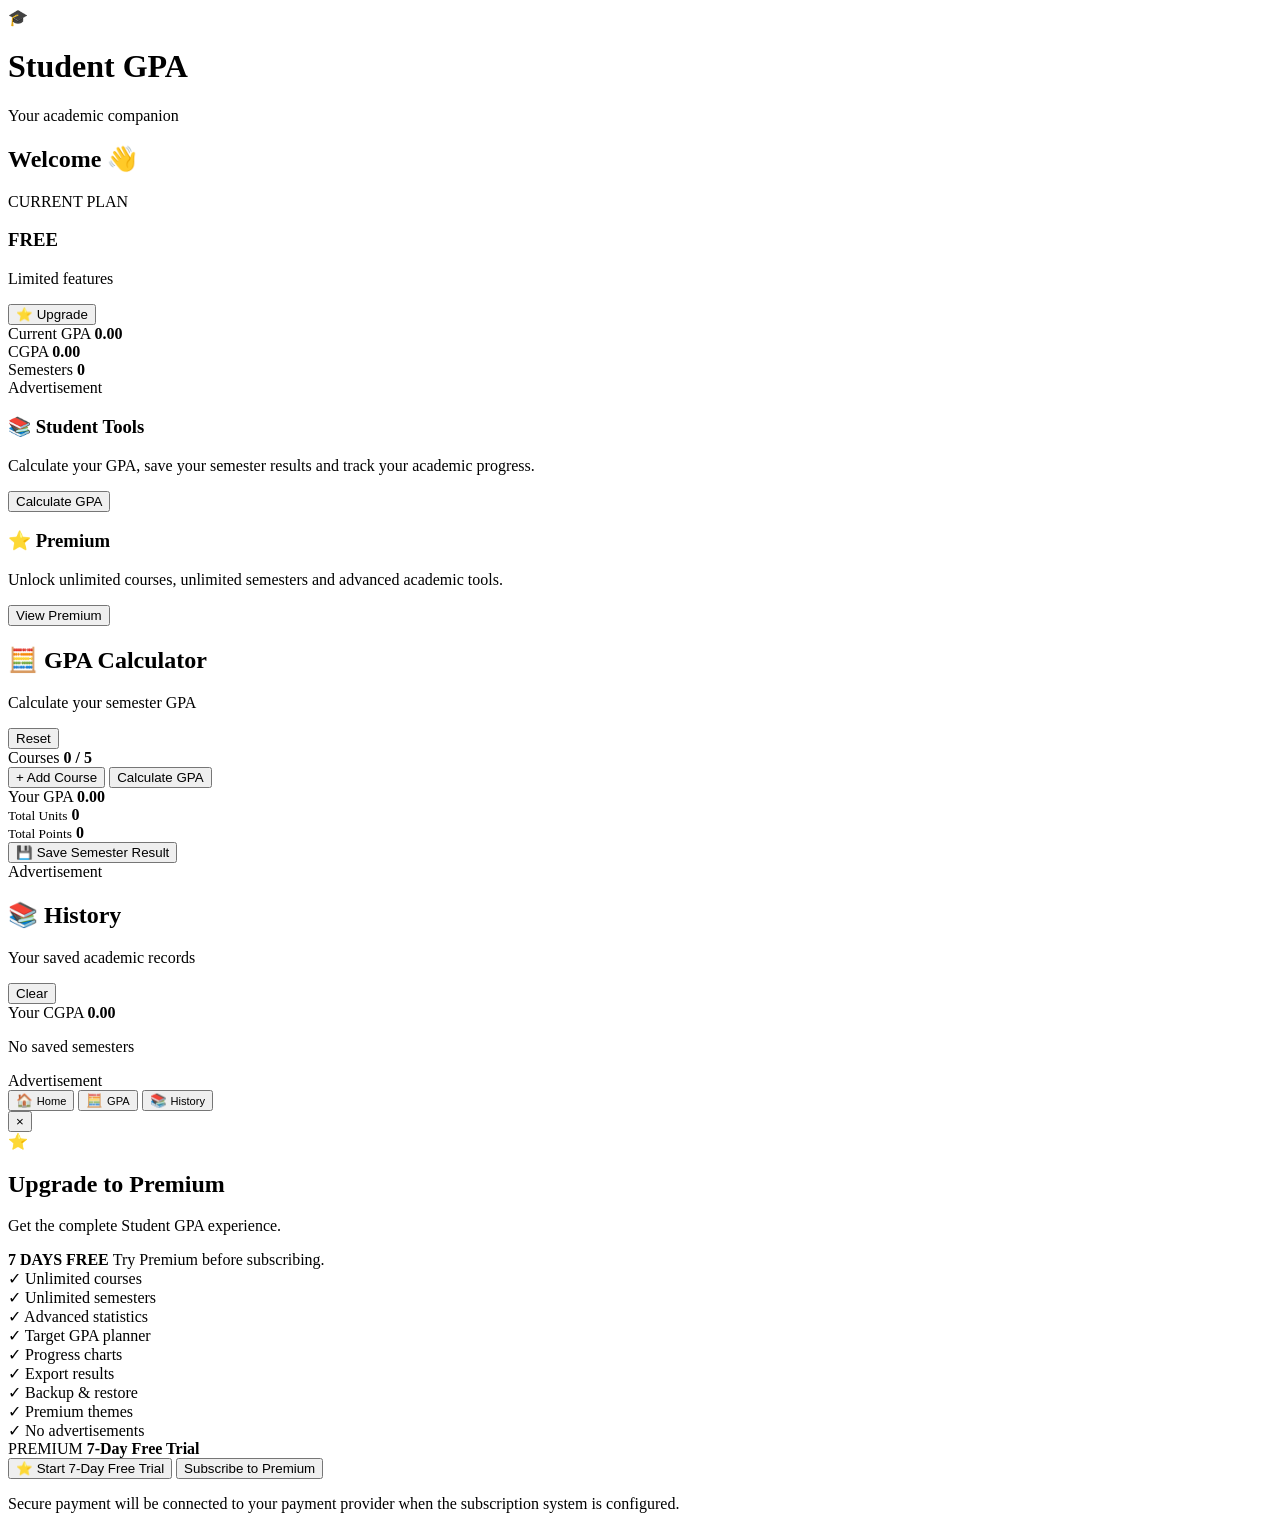
==== index.html @ 4ef5f22f "Create index.html" ====
<!DOCTYPE html>
<html lang="en">
<head>
    <meta charset="UTF-8">
    <meta name="viewport" content="width=device-width, initial-scale=1.0">
    <meta name="theme-color" content="#2563eb">
    <meta name="description" content="Student GPA calculator and academic result manager">
    <title>Student GPA</title>

    <link rel="stylesheet" href="style.css">
</head>

<body>

<div class="app">

    <!-- HEADER -->
    <header class="topbar">
        <div class="brand">
            <div class="brand-icon">🎓</div>
            <div>
                <h1>Student GPA</h1>
                <p>Your academic companion</p>
            </div>
        </div>
    </header>


    <!-- HOME PAGE -->
    <main id="dashboard" class="page active">

        <h2 class="page-title">Welcome 👋</h2>

        <!-- PLAN -->
        <section class="plan-card">

            <div class="plan-info">
                <span class="plan-label">CURRENT PLAN</span>

                <h3 id="dashboardPlan">FREE</h3>

                <p id="dashboardPlanText">
                    Limited features
                </p>
            </div>

            <button
                type="button"
                class="upgrade-small"
                onclick="showPremium()">
                ⭐ Upgrade
            </button>

        </section>


        <!-- STATISTICS -->
        <section class="stats">

            <div class="stat-card">
                <span>Current GPA</span>
                <strong id="dashboardGPA">0.00</strong>
            </div>

            <div class="stat-card">
                <span>CGPA</span>
                <strong id="dashboardCGPA">0.00</strong>
            </div>

            <div class="stat-card">
                <span>Semesters</span>
                <strong id="dashboardSemesters">0</strong>
            </div>

        </section>


        <!-- ADVERTISEMENT -->
        <div class="ad-box">
            <span>Advertisement</span>
        </div>


        <!-- STUDENT TOOLS -->
        <section class="quick-card">

            <h3>📚 Student Tools</h3>

            <p>
                Calculate your GPA, save your semester
                results and track your academic progress.
            </p>

            <button
                type="button"
                onclick="showPage('calculator')">
                Calculate GPA
            </button>

        </section>


        <!-- PREMIUM -->
        <section class="quick-card premium-card">

            <h3>⭐ Premium</h3>

            <p>
                Unlock unlimited courses, unlimited
                semesters and advanced academic tools.
            </p>

            <button
                type="button"
                class="premium-button"
                onclick="showPremium()">
                View Premium
            </button>

        </section>

    </main>


    <!-- GPA CALCULATOR PAGE -->
    <main id="calculator" class="page">

        <div class="section-heading">

            <div>
                <h2>🧮 GPA Calculator</h2>

                <p>
                    Calculate your semester GPA
                </p>
            </div>

            <button
                type="button"
                class="small-reset"
                onclick="resetCalculator()">
                Reset
            </button>

        </div>


        <!-- COURSE LIMIT -->
        <section class="limit-card">

            <span>Courses</span>

            <strong id="courseCounter">
                0 / 5
            </strong>

        </section>


        <!-- COURSES -->
        <div id="courses"></div>


        <!-- ADD COURSE -->
        <button
            type="button"
            class="add-btn"
            onclick="addCourse()">
            + Add Course
        </button>


        <!-- CALCULATE -->
        <button
            type="button"
            class="calculate-btn"
            onclick="calculateGPA()">
            Calculate GPA
        </button>


        <!-- GPA RESULT -->
        <section class="result-card">

            <span>Your GPA</span>

            <strong id="gpa">
                0.00
            </strong>

            <div class="result-details">

                <div>
                    <small>Total Units</small>
                    <b id="totalUnits">0</b>
                </div>

                <div>
                    <small>Total Points</small>
                    <b id="totalPoints">0</b>
                </div>

            </div>

        </section>


        <!-- SAVE RESULT -->
        <button
            type="button"
            class="save-btn"
            onclick="saveSemester()">
            💾 Save Semester Result
        </button>


        <div class="ad-box">
            <span>Advertisement</span>
        </div>

    </main>


    <!-- HISTORY PAGE -->
    <main id="historyPage" class="page">

        <div class="section-heading">

            <div>
                <h2>📚 History</h2>

                <p>
                    Your saved academic records
                </p>
            </div>

            <button
                type="button"
                class="small-reset"
                onclick="clearResults()">
                Clear
            </button>

        </div>


        <!-- CGPA -->
        <section class="cgpa-card">

            <span>Your CGPA</span>

            <strong id="cgpa">
                0.00
            </strong>

            <p id="semesterCount">
                No saved semesters
            </p>

        </section>


        <!-- HISTORY LIST -->
        <div id="history"></div>


        <div class="ad-box">
            <span>Advertisement</span>
        </div>

    </main>


    <!-- BOTTOM NAVIGATION -->
    <nav class="bottom-nav">

        <button
            type="button"
            id="nav-dashboard"
            class="nav-active"
            onclick="showPage('dashboard')">

            <span>🏠</span>
            <small>Home</small>

        </button>


        <button
            type="button"
            id="nav-calculator"
            onclick="showPage('calculator')">

            <span>🧮</span>
            <small>GPA</small>

        </button>


        <button
            type="button"
            id="nav-historyPage"
            onclick="showPage('historyPage')">

            <span>📚</span>
            <small>History</small>

        </button>

    </nav>

</div>


<!-- PREMIUM MODAL -->
<div
    id="premiumModal"
    class="modal"
    aria-hidden="true">

    <div class="modal-content">

        <button
            type="button"
            class="close-btn"
            onclick="closePremium()"
            aria-label="Close">
            ×
        </button>


        <div class="premium-icon">
            ⭐
        </div>


        <h2>
            Upgrade to Premium
        </h2>


        <p class="modal-subtitle">
            Get the complete Student GPA experience.
        </p>


        <!-- TRIAL -->
        <div class="trial-box">

            <strong>
                7 DAYS FREE
            </strong>

            <span>
                Try Premium before subscribing.
            </span>

        </div>


        <!-- BENEFITS -->
        <div class="premium-benefits">

            <div>✓ Unlimited courses</div>
            <div>✓ Unlimited semesters</div>
            <div>✓ Advanced statistics</div>
            <div>✓ Target GPA planner</div>
            <div>✓ Progress charts</div>
            <div>✓ Export results</div>
            <div>✓ Backup & restore</div>
            <div>✓ Premium themes</div>
            <div>✓ No advertisements</div>

        </div>


        <!-- PRICE -->
        <div class="premium-price">

            <span>
                PREMIUM
            </span>

            <strong>
                7-Day Free Trial
            </strong>

        </div>


        <!-- TRIAL BUTTON -->
        <button
            type="button"
            class="subscribe-btn"
            onclick="startTrial()">
            ⭐ Start 7-Day Free Trial
        </button>


        <!-- SUBSCRIBE -->
        <button
            type="button"
            class="secondary-subscribe"
            onclick="startSubscription()">
            Subscribe to Premium
        </button>


        <p class="payment-note">
            Secure payment will be connected to your
            payment provider when the subscription system
            is configured.
        </p>

    </div>

</div>


<script src="script.js"></script>

</body>
</html>
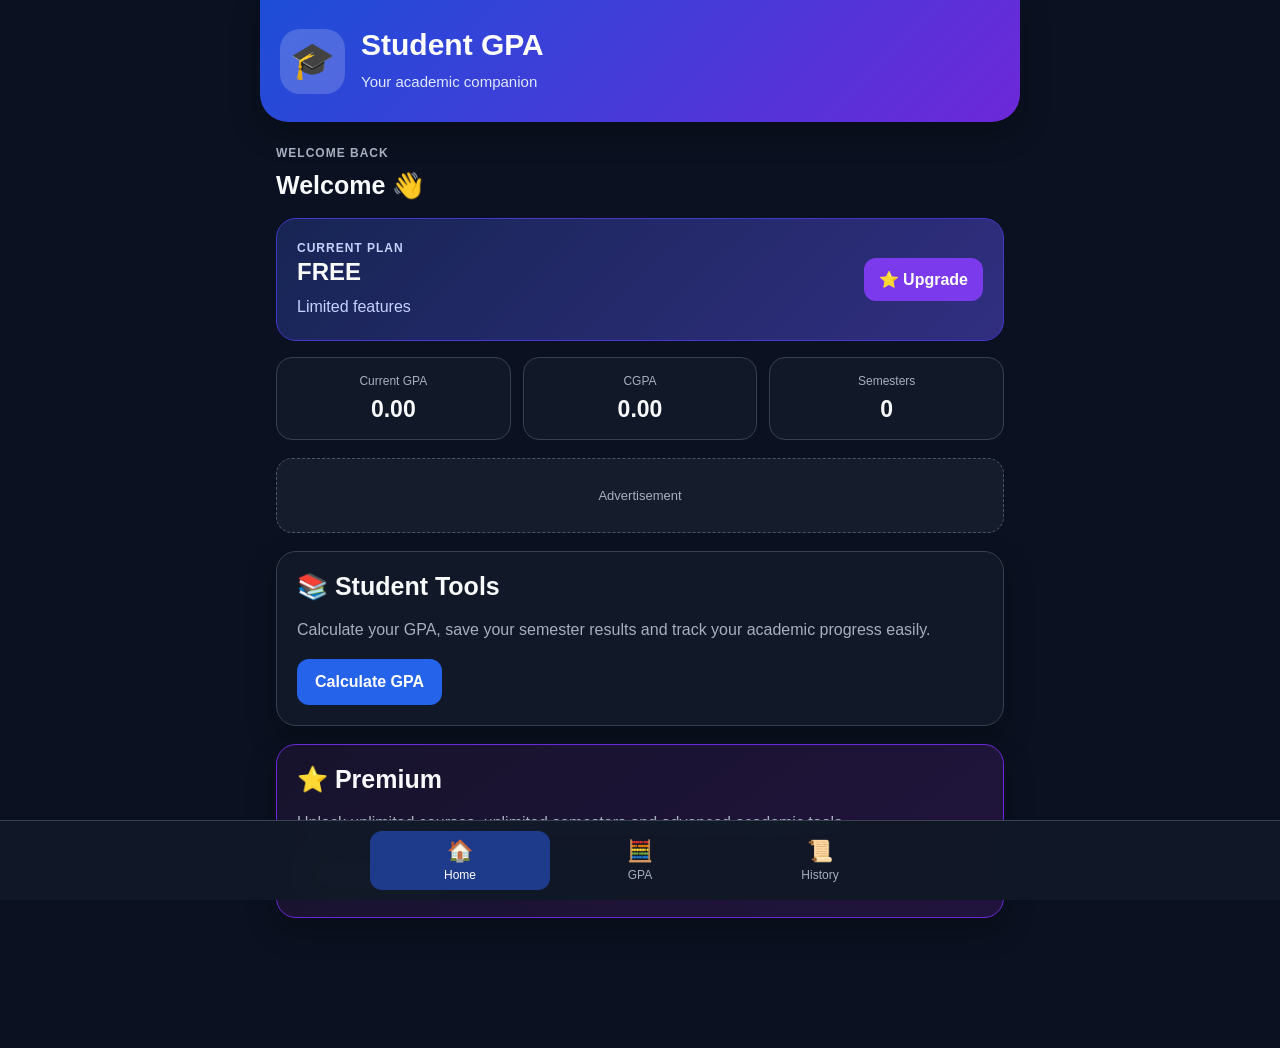
==== commit 3f179a02: "Update Student GPA app" ====
--- a/index.html
+++ b/index.html
@@ -1,423 +1,214 @@
 <!DOCTYPE html>
 <html lang="en">
 <head>
-    <meta charset="UTF-8">
-    <meta name="viewport" content="width=device-width, initial-scale=1.0">
-    <meta name="theme-color" content="#2563eb">
-    <meta name="description" content="Student GPA calculator and academic result manager">
-    <title>Student GPA</title>
-
-    <link rel="stylesheet" href="style.css">
+  <meta charset="UTF-8">
+  <meta name="viewport" content="width=device-width, initial-scale=1.0">
+  <meta name="theme-color" content="#111827">
+  <title>Student GPA</title>
+  <link rel="stylesheet" href="style.css">
 </head>
 
 <body>
-
-<div class="app">
-
-    <!-- HEADER -->
-    <header class="topbar">
-        <div class="brand">
-            <div class="brand-icon">🎓</div>
-            <div>
-                <h1>Student GPA</h1>
-                <p>Your academic companion</p>
-            </div>
-        </div>
+  <div class="app">
+
+    <header class="hero">
+      <div class="hero-icon">🎓</div>
+
+      <div>
+        <h1>Student GPA</h1>
+        <p>Your academic companion</p>
+      </div>
     </header>
 
-
-    <!-- HOME PAGE -->
-    <main id="dashboard" class="page active">
-
-        <h2 class="page-title">Welcome 👋</h2>
-
-        <!-- PLAN -->
-        <section class="plan-card">
-
-            <div class="plan-info">
-                <span class="plan-label">CURRENT PLAN</span>
-
-                <h3 id="dashboardPlan">FREE</h3>
-
-                <p id="dashboardPlanText">
-                    Limited features
-                </p>
-            </div>
-
-            <button
-                type="button"
-                class="upgrade-small"
-                onclick="showPremium()">
-                ⭐ Upgrade
+    <main class="main-content">
+
+      <!-- HOME SECTION -->
+      <section id="homeSection" class="page-section active">
+        <div class="welcome">
+          <p class="small-heading">WELCOME BACK</p>
+          <h2>Welcome 👋</h2>
+        </div>
+
+        <div class="plan-card">
+          <div>
+            <p class="eyebrow">CURRENT PLAN</p>
+            <h3 id="planName">FREE</h3>
+            <p id="planDescription">Limited features</p>
+          </div>
+
+          <button id="upgradeButton" class="upgrade-button" type="button">
+            ⭐ Upgrade
+          </button>
+        </div>
+
+        <div class="stats-grid">
+          <div class="stat-card">
+            <span>Current GPA</span>
+            <strong id="currentGPA">0.00</strong>
+          </div>
+
+          <div class="stat-card">
+            <span>CGPA</span>
+            <strong id="cgpaValue">0.00</strong>
+          </div>
+
+          <div class="stat-card">
+            <span>Semesters</span>
+            <strong id="semesterCount">0</strong>
+          </div>
+        </div>
+
+        <div class="ad-box">
+          Advertisement
+        </div>
+
+        <div class="content-card">
+          <h2>📚 Student Tools</h2>
+          <p>
+            Calculate your GPA, save your semester results and track your
+            academic progress easily.
+          </p>
+
+          <button id="homeCalculateButton" class="primary-button" type="button">
+            Calculate GPA
+          </button>
+        </div>
+
+        <div class="content-card premium-card">
+          <h2>⭐ Premium</h2>
+          <p>
+            Unlock unlimited courses, unlimited semesters and advanced
+            academic tools.
+          </p>
+
+          <button id="premiumButton" class="secondary-button" type="button">
+            View Premium
+          </button>
+        </div>
+      </section>
+
+      <!-- GPA SECTION -->
+      <section id="gpaSection" class="page-section">
+        <div class="section-heading">
+          <p class="small-heading">ACADEMIC TOOL</p>
+          <h2>📊 GPA Calculator</h2>
+          <p>Calculate your semester GPA.</p>
+        </div>
+
+        <div class="content-card">
+          <div class="course-top">
+            <h2>Your Courses</h2>
+            <span id="courseCount">0 courses</span>
+          </div>
+
+          <div id="coursesContainer"></div>
+
+          <div class="button-row">
+            <button id="addCourseButton" class="secondary-button" type="button">
+              ＋ Add Course
             </button>
 
-        </section>
-
-
-        <!-- STATISTICS -->
-        <section class="stats">
-
-            <div class="stat-card">
-                <span>Current GPA</span>
-                <strong id="dashboardGPA">0.00</strong>
-            </div>
-
-            <div class="stat-card">
-                <span>CGPA</span>
-                <strong id="dashboardCGPA">0.00</strong>
-            </div>
-
-            <div class="stat-card">
-                <span>Semesters</span>
-                <strong id="dashboardSemesters">0</strong>
-            </div>
-
-        </section>
-
-
-        <!-- ADVERTISEMENT -->
-        <div class="ad-box">
-            <span>Advertisement</span>
-        </div>
-
-
-        <!-- STUDENT TOOLS -->
-        <section class="quick-card">
-
-            <h3>📚 Student Tools</h3>
-
-            <p>
-                Calculate your GPA, save your semester
-                results and track your academic progress.
-            </p>
-
-            <button
-                type="button"
-                onclick="showPage('calculator')">
-                Calculate GPA
+            <button id="calculateButton" class="primary-button" type="button">
+              Calculate GPA
             </button>
-
-        </section>
-
-
-        <!-- PREMIUM -->
-        <section class="quick-card premium-card">
-
-            <h3>⭐ Premium</h3>
-
-            <p>
-                Unlock unlimited courses, unlimited
-                semesters and advanced academic tools.
-            </p>
-
-            <button
-                type="button"
-                class="premium-button"
-                onclick="showPremium()">
-                View Premium
-            </button>
-
-        </section>
+          </div>
+
+          <div id="gpaMessage" class="message"></div>
+
+          <div class="gpa-result">
+            <span>Your GPA</span>
+            <strong id="gpaResult">0.00</strong>
+          </div>
+        </div>
+
+        <div class="content-card">
+          <h2>💾 Save Result</h2>
+
+          <label for="semesterName">Semester / Session</label>
+
+          <input
+            id="semesterName"
+            type="text"
+            placeholder="e.g. 2025/2026 - Semester 1"
+          >
+
+          <button id="saveButton" class="primary-button full-button" type="button">
+            Save Semester Result
+          </button>
+
+          <div id="saveMessage" class="message"></div>
+        </div>
+      </section>
+
+      <!-- HISTORY SECTION -->
+      <section id="historySection" class="page-section">
+        <div class="section-heading">
+          <p class="small-heading">ACADEMIC RECORD</p>
+          <h2>📜 Saved Results</h2>
+          <p>View your saved semester results.</p>
+        </div>
+
+        <div class="content-card">
+          <div id="resultsList" class="results-list">
+            <p class="empty-message">No saved results yet.</p>
+          </div>
+
+          <button id="clearResultsButton" class="danger-button full-button" type="button">
+            Clear All Results
+          </button>
+        </div>
+      </section>
 
     </main>
 
-
-    <!-- GPA CALCULATOR PAGE -->
-    <main id="calculator" class="page">
-
-        <div class="section-heading">
-
-            <div>
-                <h2>🧮 GPA Calculator</h2>
-
-                <p>
-                    Calculate your semester GPA
-                </p>
-            </div>
-
-            <button
-                type="button"
-                class="small-reset"
-                onclick="resetCalculator()">
-                Reset
-            </button>
-
-        </div>
-
-
-        <!-- COURSE LIMIT -->
-        <section class="limit-card">
-
-            <span>Courses</span>
-
-            <strong id="courseCounter">
-                0 / 5
-            </strong>
-
-        </section>
-
-
-        <!-- COURSES -->
-        <div id="courses"></div>
-
-
-        <!-- ADD COURSE -->
-        <button
-            type="button"
-            class="add-btn"
-            onclick="addCourse()">
-            + Add Course
+    <!-- PREMIUM MODAL -->
+    <div id="premiumModal" class="modal hidden">
+      <div class="modal-box">
+        <button id="closePremiumButton" class="close-button" type="button">
+          ×
         </button>
 
-
-        <!-- CALCULATE -->
-        <button
-            type="button"
-            class="calculate-btn"
-            onclick="calculateGPA()">
-            Calculate GPA
+        <h2>⭐ Student GPA Premium</h2>
+
+        <p>Premium will include:</p>
+
+        <ul>
+          <li>Unlimited courses</li>
+          <li>Unlimited saved semesters</li>
+          <li>Advanced academic tools</li>
+          <li>No advertisements</li>
+        </ul>
+
+        <p class="premium-price">₦1,250 monthly</p>
+
+        <button id="paymentButton" class="primary-button full-button" type="button">
+          Continue
         </button>
 
-
-        <!-- GPA RESULT -->
-        <section class="result-card">
-
-            <span>Your GPA</span>
-
-            <strong id="gpa">
-                0.00
-            </strong>
-
-            <div class="result-details">
-
-                <div>
-                    <small>Total Units</small>
-                    <b id="totalUnits">0</b>
-                </div>
-
-                <div>
-                    <small>Total Points</small>
-                    <b id="totalPoints">0</b>
-                </div>
-
-            </div>
-
-        </section>
-
-
-        <!-- SAVE RESULT -->
-        <button
-            type="button"
-            class="save-btn"
-            onclick="saveSemester()">
-            💾 Save Semester Result
-        </button>
-
-
-        <div class="ad-box">
-            <span>Advertisement</span>
-        </div>
-
-    </main>
-
-
-    <!-- HISTORY PAGE -->
-    <main id="historyPage" class="page">
-
-        <div class="section-heading">
-
-            <div>
-                <h2>📚 History</h2>
-
-                <p>
-                    Your saved academic records
-                </p>
-            </div>
-
-            <button
-                type="button"
-                class="small-reset"
-                onclick="clearResults()">
-                Clear
-            </button>
-
-        </div>
-
-
-        <!-- CGPA -->
-        <section class="cgpa-card">
-
-            <span>Your CGPA</span>
-
-            <strong id="cgpa">
-                0.00
-            </strong>
-
-            <p id="semesterCount">
-                No saved semesters
-            </p>
-
-        </section>
-
-
-        <!-- HISTORY LIST -->
-        <div id="history"></div>
-
-
-        <div class="ad-box">
-            <span>Advertisement</span>
-        </div>
-
-    </main>
-
+        <p id="paymentMessage" class="message"></p>
+      </div>
+    </div>
 
     <!-- BOTTOM NAVIGATION -->
     <nav class="bottom-nav">
-
-        <button
-            type="button"
-            id="nav-dashboard"
-            class="nav-active"
-            onclick="showPage('dashboard')">
-
-            <span>🏠</span>
-            <small>Home</small>
-
-        </button>
-
-
-        <button
-            type="button"
-            id="nav-calculator"
-            onclick="showPage('calculator')">
-
-            <span>🧮</span>
-            <small>GPA</small>
-
-        </button>
-
-
-        <button
-            type="button"
-            id="nav-historyPage"
-            onclick="showPage('historyPage')">
-
-            <span>📚</span>
-            <small>History</small>
-
-        </button>
-
+      <button class="nav-button active" data-section="homeSection" type="button">
+        <span>🏠</span>
+        <small>Home</small>
+      </button>
+
+      <button class="nav-button" data-section="gpaSection" type="button">
+        <span>🧮</span>
+        <small>GPA</small>
+      </button>
+
+      <button class="nav-button" data-section="historySection" type="button">
+        <span>📜</span>
+        <small>History</small>
+      </button>
     </nav>
 
-</div>
-
-
-<!-- PREMIUM MODAL -->
-<div
-    id="premiumModal"
-    class="modal"
-    aria-hidden="true">
-
-    <div class="modal-content">
-
-        <button
-            type="button"
-            class="close-btn"
-            onclick="closePremium()"
-            aria-label="Close">
-            ×
-        </button>
-
-
-        <div class="premium-icon">
-            ⭐
-        </div>
-
-
-        <h2>
-            Upgrade to Premium
-        </h2>
-
-
-        <p class="modal-subtitle">
-            Get the complete Student GPA experience.
-        </p>
-
-
-        <!-- TRIAL -->
-        <div class="trial-box">
-
-            <strong>
-                7 DAYS FREE
-            </strong>
-
-            <span>
-                Try Premium before subscribing.
-            </span>
-
-        </div>
-
-
-        <!-- BENEFITS -->
-        <div class="premium-benefits">
-
-            <div>✓ Unlimited courses</div>
-            <div>✓ Unlimited semesters</div>
-            <div>✓ Advanced statistics</div>
-            <div>✓ Target GPA planner</div>
-            <div>✓ Progress charts</div>
-            <div>✓ Export results</div>
-            <div>✓ Backup & restore</div>
-            <div>✓ Premium themes</div>
-            <div>✓ No advertisements</div>
-
-        </div>
-
-
-        <!-- PRICE -->
-        <div class="premium-price">
-
-            <span>
-                PREMIUM
-            </span>
-
-            <strong>
-                7-Day Free Trial
-            </strong>
-
-        </div>
-
-
-        <!-- TRIAL BUTTON -->
-        <button
-            type="button"
-            class="subscribe-btn"
-            onclick="startTrial()">
-            ⭐ Start 7-Day Free Trial
-        </button>
-
-
-        <!-- SUBSCRIBE -->
-        <button
-            type="button"
-            class="secondary-subscribe"
-            onclick="startSubscription()">
-            Subscribe to Premium
-        </button>
-
-
-        <p class="payment-note">
-            Secure payment will be connected to your
-            payment provider when the subscription system
-            is configured.
-        </p>
-
-    </div>
-
-</div>
-
-
-<script src="script.js"></script>
-
+  </div>
+
+  <script src="script.js"></script>
 </body>
 </html>
--- a/style.css
+++ b/style.css
@@ -0,0 +1,581 @@
+:root {
+  --background: #0b1120;
+  --surface: #111827;
+  --surface-light: #1f2937;
+  --surface-lighter: #273449;
+  --primary: #2563eb;
+  --primary-dark: #1d4ed8;
+  --purple: #7c3aed;
+  --green: #16a34a;
+  --red: #ef4444;
+  --text: #f9fafb;
+  --muted: #a7b0c0;
+  --border: #374151;
+  --shadow: 0 12px 30px rgba(0, 0, 0, 0.25);
+}
+
+* {
+  box-sizing: border-box;
+}
+
+html {
+  scroll-behavior: smooth;
+}
+
+body {
+  margin: 0;
+  min-height: 100vh;
+  background: var(--background);
+  color: var(--text);
+  font-family: Arial, Helvetica, sans-serif;
+}
+
+button,
+input,
+select {
+  font: inherit;
+}
+
+button {
+  cursor: pointer;
+}
+
+button:disabled {
+  cursor: not-allowed;
+  opacity: 0.5;
+}
+
+.app {
+  width: 100%;
+  max-width: 760px;
+  min-height: 100vh;
+  margin: 0 auto;
+  padding-bottom: 90px;
+}
+
+.hero {
+  display: flex;
+  align-items: center;
+  gap: 16px;
+  padding: 28px 20px;
+  background: linear-gradient(135deg, #1d4ed8, #6d28d9);
+  border-radius: 0 0 28px 28px;
+  box-shadow: var(--shadow);
+}
+
+.hero-icon {
+  display: flex;
+  align-items: center;
+  justify-content: center;
+  width: 65px;
+  height: 65px;
+  border-radius: 20px;
+  background: rgba(255, 255, 255, 0.18);
+  font-size: 36px;
+}
+
+.hero h1 {
+  margin: 0;
+  color: #ffffff;
+  font-size: 30px;
+}
+
+.hero p {
+  margin: 8px 0 0;
+  color: #e0e7ff;
+  font-size: 15px;
+}
+
+.main-content {
+  padding: 22px 16px;
+}
+
+.page-section {
+  display: none;
+}
+
+.page-section.active {
+  display: block;
+}
+
+.welcome {
+  margin-bottom: 18px;
+}
+
+.small-heading,
+.eyebrow {
+  margin: 0 0 8px;
+  color: var(--muted);
+  font-size: 12px;
+  font-weight: bold;
+  letter-spacing: 1px;
+}
+
+h2 {
+  margin: 0 0 10px;
+  font-size: 25px;
+}
+
+h3 {
+  margin: 0 0 8px;
+  font-size: 24px;
+}
+
+p {
+  line-height: 1.6;
+}
+
+.plan-card {
+  display: flex;
+  align-items: center;
+  justify-content: space-between;
+  gap: 16px;
+  padding: 20px;
+  margin-bottom: 16px;
+  background: linear-gradient(135deg, #172554, #312e81);
+  border: 1px solid #4338ca;
+  border-radius: 20px;
+}
+
+.plan-card p {
+  margin: 0;
+  color: #c7d2fe;
+}
+
+.upgrade-button {
+  padding: 12px 15px;
+  color: #ffffff;
+  background: var(--purple);
+  border: none;
+  border-radius: 12px;
+  font-weight: bold;
+}
+
+.upgrade-button:hover {
+  background: #6d28d9;
+}
+
+.stats-grid {
+  display: grid;
+  grid-template-columns: repeat(3, 1fr);
+  gap: 12px;
+  margin-bottom: 18px;
+}
+
+.stat-card {
+  padding: 16px 10px;
+  text-align: center;
+  background: var(--surface);
+  border: 1px solid var(--border);
+  border-radius: 16px;
+}
+
+.stat-card span {
+  display: block;
+  margin-bottom: 8px;
+  color: var(--muted);
+  font-size: 12px;
+}
+
+.stat-card strong {
+  font-size: 23px;
+}
+
+.ad-box {
+  display: flex;
+  align-items: center;
+  justify-content: center;
+  min-height: 75px;
+  margin: 18px 0;
+  color: var(--muted);
+  background: #151d2d;
+  border: 1px dashed #4b5563;
+  border-radius: 16px;
+  font-size: 13px;
+}
+
+.content-card {
+  padding: 20px;
+  margin-bottom: 18px;
+  background: var(--surface);
+  border: 1px solid var(--border);
+  border-radius: 20px;
+  box-shadow: var(--shadow);
+}
+
+.content-card p {
+  color: var(--muted);
+}
+
+.premium-card {
+  border-color: #6d28d9;
+  background: linear-gradient(145deg, #17132c, #21143d);
+}
+
+.primary-button,
+.secondary-button,
+.danger-button {
+  min-height: 46px;
+  padding: 12px 18px;
+  border: none;
+  border-radius: 12px;
+  font-weight: bold;
+  transition: 0.2s ease;
+}
+
+.primary-button {
+  color: #ffffff;
+  background: var(--primary);
+}
+
+.primary-button:hover {
+  background: var(--primary-dark);
+}
+
+.secondary-button {
+  color: #ffffff;
+  background: var(--surface-lighter);
+  border: 1px solid #4b5563;
+}
+
+.secondary-button:hover {
+  background: #334155;
+}
+
+.danger-button {
+  color: #ffffff;
+  background: var(--red);
+}
+
+.full-button {
+  width: 100%;
+  margin-top: 14px;
+}
+
+.section-heading {
+  margin-bottom: 18px;
+}
+
+.course-top {
+  display: flex;
+  align-items: center;
+  justify-content: space-between;
+  gap: 12px;
+  margin-bottom: 15px;
+}
+
+.course-top h2 {
+  margin: 0;
+}
+
+.course-top span {
+  color: var(--muted);
+  font-size: 13px;
+}
+
+.course-card {
+  padding: 16px;
+  margin-bottom: 14px;
+  background: var(--surface-light);
+  border: 1px solid var(--border);
+  border-radius: 16px;
+}
+
+.course-header {
+  display: flex;
+  align-items: center;
+  justify-content: space-between;
+  gap: 12px;
+  margin-bottom: 14px;
+}
+
+.course-header strong {
+  color: #bfdbfe;
+}
+
+.remove-course {
+  width: 32px;
+  height: 32px;
+  color: #ffffff;
+  background: #7f1d1d;
+  border: none;
+  border-radius: 8px;
+  font-size: 20px;
+}
+
+.course-fields {
+  display: grid;
+  grid-template-columns: 1fr 90px;
+  gap: 12px;
+}
+
+.field-group {
+  display: flex;
+  flex-direction: column;
+  gap: 7px;
+}
+
+.field-group label,
+label {
+  color: var(--muted);
+  font-size: 13px;
+}
+
+input,
+select {
+  width: 100%;
+  min-height: 45px;
+  padding: 10px 12px;
+  color: var(--text);
+  background: #0f172a;
+  border: 1px solid var(--border);
+  border-radius: 10px;
+  outline: none;
+}
+
+input:focus,
+select:focus {
+  border-color: var(--primary);
+}
+
+.button-row {
+  display: flex;
+  gap: 12px;
+  margin-top: 18px;
+}
+
+.button-row button {
+  flex: 1;
+}
+
+.message {
+  min-height: 20px;
+  margin-top: 12px;
+  color: #86efac;
+  font-size: 14px;
+}
+
+.gpa-result {
+  display: flex;
+  align-items: center;
+  justify-content: space-between;
+  gap: 12px;
+  margin-top: 18px;
+  padding: 18px;
+  background: linear-gradient(135deg, #1e3a8a, #4c1d95);
+  border-radius: 16px;
+}
+
+.gpa-result span {
+  font-weight: bold;
+}
+
+.gpa-result strong {
+  font-size: 32px;
+}
+
+.results-list {
+  display: flex;
+  flex-direction: column;
+  gap: 12px;
+}
+
+.empty-message {
+  color: var(--muted);
+  text-align: center;
+}
+
+.result-card {
+  padding: 16px;
+  background: var(--surface-light);
+  border: 1px solid var(--border);
+  border-radius: 14px;
+}
+
+.result-card-top {
+  display: flex;
+  align-items: flex-start;
+  justify-content: space-between;
+  gap: 12px;
+}
+
+.result-card h3 {
+  margin: 0 0 5px;
+  font-size: 17px;
+}
+
+.result-card p {
+  margin: 4px 0;
+  color: var(--muted);
+  font-size: 14px;
+}
+
+.result-gpa {
+  color: #93c5fd;
+  font-size: 25px;
+  font-weight: bold;
+}
+
+.delete-result {
+  margin-top: 12px;
+  padding: 8px 12px;
+  color: #fecaca;
+  background: #450a0a;
+  border: 1px solid #7f1d1d;
+  border-radius: 8px;
+}
+
+.bottom-nav {
+  position: fixed;
+  right: 0;
+  bottom: 0;
+  left: 0;
+  z-index: 20;
+  display: flex;
+  justify-content: center;
+  gap: 0;
+  padding: 10px;
+  background: rgba(17, 24, 39, 0.97);
+  border-top: 1px solid var(--border);
+  backdrop-filter: blur(12px);
+}
+
+.nav-button {
+  display: flex;
+  flex: 1;
+  flex-direction: column;
+  align-items: center;
+  gap: 5px;
+  max-width: 180px;
+  padding: 8px;
+  color: var(--muted);
+  background: transparent;
+  border: none;
+  border-radius: 12px;
+}
+
+.nav-button span {
+  font-size: 21px;
+}
+
+.nav-button small {
+  font-size: 12px;
+}
+
+.nav-button.active {
+  color: #ffffff;
+  background: #1e3a8a;
+}
+
+.modal {
+  position: fixed;
+  inset: 0;
+  z-index: 50;
+  display: flex;
+  align-items: center;
+  justify-content: center;
+  padding: 20px;
+  background: rgba(0, 0, 0, 0.75);
+}
+
+.modal.hidden {
+  display: none;
+}
+
+.modal-box {
+  position: relative;
+  width: 100%;
+  max-width: 430px;
+  padding: 25px;
+  background: var(--surface);
+  border: 1px solid var(--border);
+  border-radius: 22px;
+  box-shadow: var(--shadow);
+}
+
+.modal-box h2 {
+  padding-right: 25px;
+}
+
+.modal-box li {
+  margin: 10px 0;
+  color: var(--muted);
+}
+
+.close-button {
+  position: absolute;
+  top: 12px;
+  right: 14px;
+  width: 35px;
+  height: 35px;
+  color: #ffffff;
+  background: #374151;
+  border: none;
+  border-radius: 50%;
+  font-size: 24px;
+}
+
+.premium-price {
+  color: #c4b5fd !important;
+  font-size: 23px;
+  font-weight: bold;
+}
+
+@media (max-width: 480px) {
+  .hero h1 {
+    font-size: 25px;
+  }
+
+  .hero-icon {
+    width: 55px;
+    height: 55px;
+    font-size: 30px;
+  }
+
+  .plan-card {
+    align-items: flex-start;
+    flex-direction: column;
+  }
+
+  .stats-grid {
+    gap: 8px;
+  }
+
+  .stat-card strong {
+    font-size: 20px;
+  }
+
+  .button-row {
+    flex-direction: column;
+  }
+
+  .course-fields {
+    grid-template-columns: 1fr;
+  }
+}
+.payment-success-card {
+  margin-top: 35px;
+  text-align: center;
+}
+
+.success-icon {
+  display: flex;
+  align-items: center;
+  justify-content: center;
+  width: 80px;
+  height: 80px;
+  margin: 0 auto 20px;
+  color: #ffffff;
+  background: #16a34a;
+  border-radius: 50%;
+  font-size: 48px;
+  font-weight: bold;
+}
+
+.payment-success-card h2 {
+  color: #86efac;
+}
+
+.payment-success-card p {
+  margin-bottom: 15px;
+}
